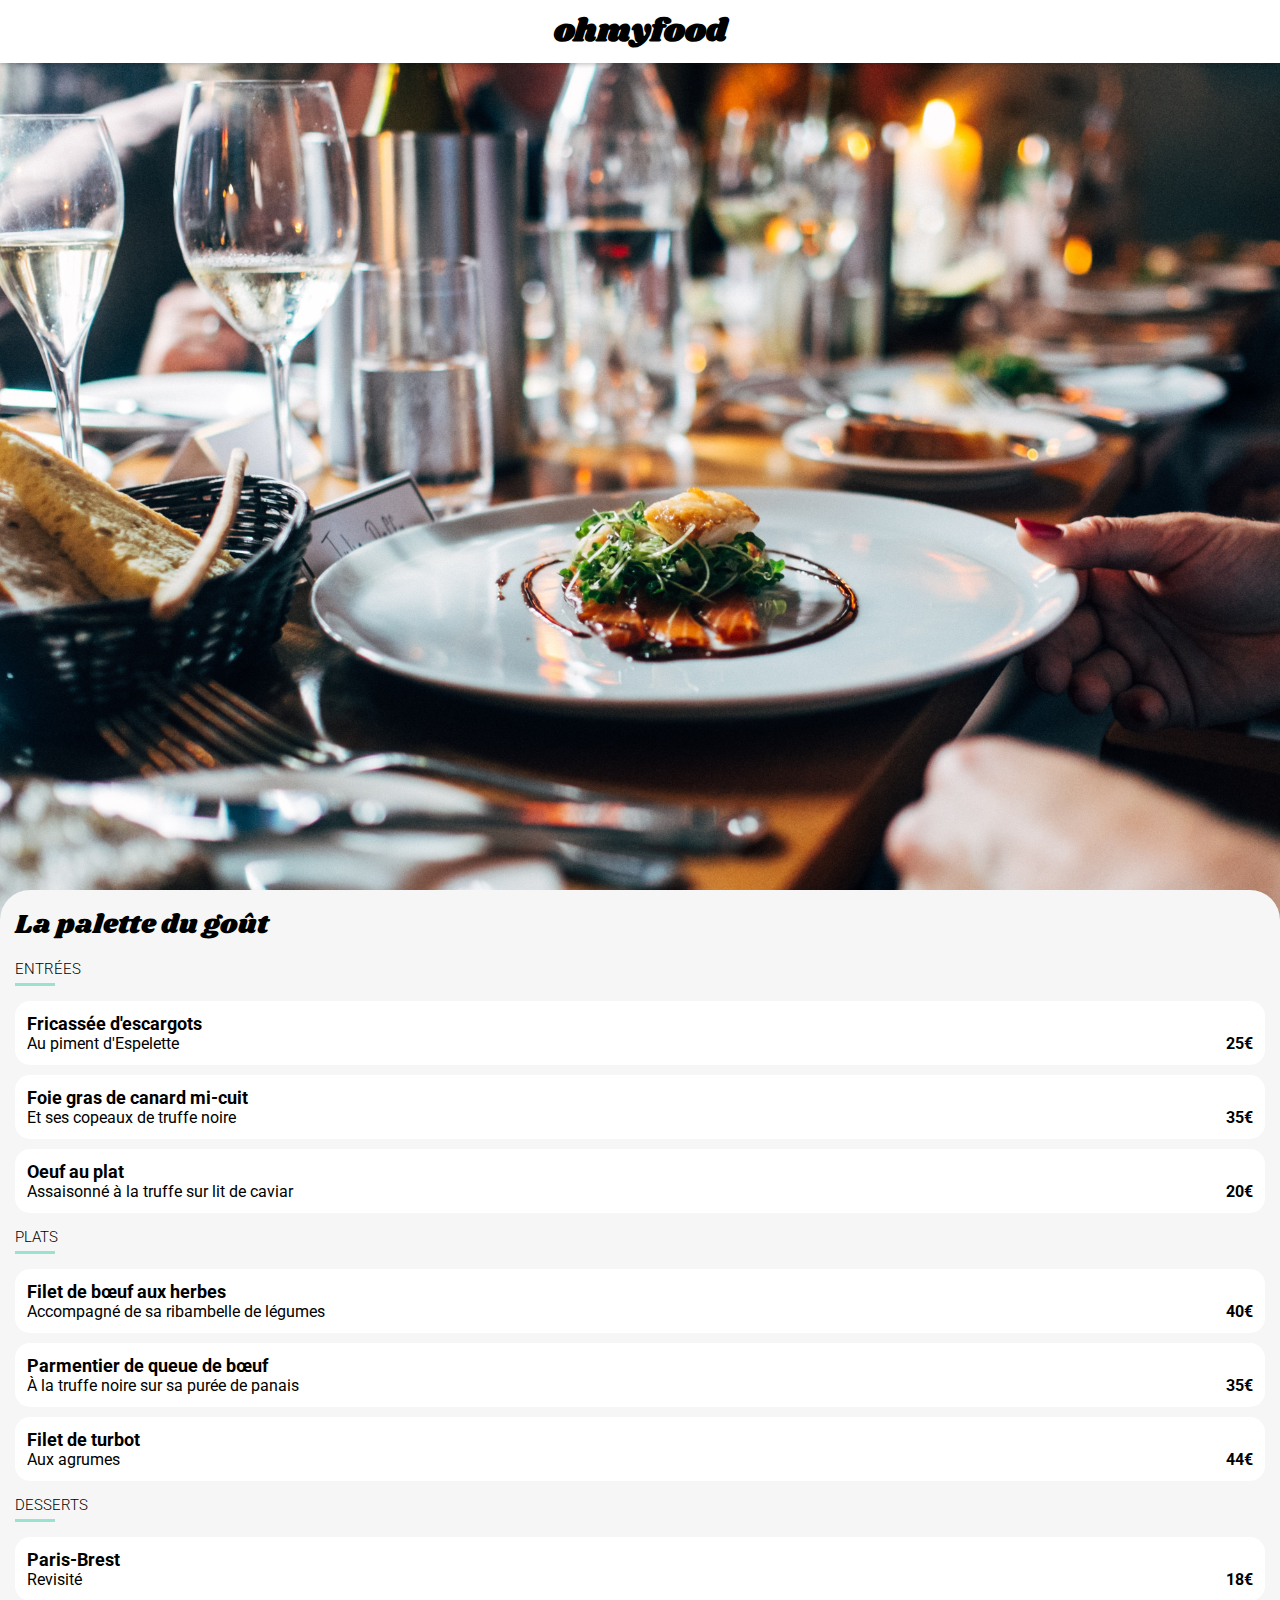
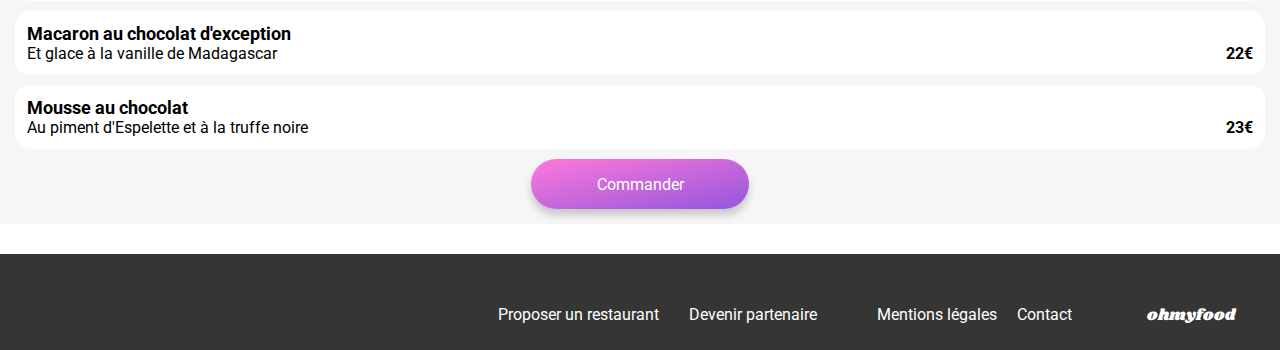
==== restaurants/restaurant1.html @ 11cb202d "création des pages restaurants" ====
<!DOCTYPE html>
<html lang="fr">
<head>
    <meta charset="UTF-8">
    <meta name="viewport" content="width=device-width, initial-scale=1.0">
    <link rel="preconnect" href="https://fonts.googleapis.com">
    <link rel="preconnect" href="https://fonts.gstatic.com" crossorigin>
    <link href="https://fonts.googleapis.com/css2?family=Roboto:ital,wght@0,100;0,300;0,400;0,500;0,700;0,900;1,100;1,300;1,400;1,500;1,700;1,900&family=Shrikhand&display=swap" rel="stylesheet">
    <link rel="stylesheet" href="https://cdnjs.cloudflare.com/ajax/libs/font-awesome/6.2.1/css/all.min.css"
        integrity="sha512-MV7K8+y+gLIBoVD59lQIYicR65iaqukzvf/nwasF0nqhPay5w/9lJmVM2hMDcnK1OnMGCdVK+iQrJ7lzPJQd1w=="
        crossorigin="anonymous" referrerpolicy="no-referrer">
    <link rel="stylesheet" href="../assets/css/style.css">
    <title>La palette du goût</title>
</head>
<body>
    <header class="resto-header">
        <nav class="resto-nav">
            <a href="../index.html" class="back-link"><i class="fa-solid fa-arrow-left fa-lg"></i></a>
            <div class="nav-title">
                <h1 class="shrikhand-regular">ohmyfood</h1>
            </div>
        </nav>
        <div div class="header-img">
            <img src="../assets/images/restaurants/Menilmontant.jpg" alt="Image d'un plat">
        </div>
    </header>

    <main>
        <section class="menu">
            <div class="menu-header">
                <h1 class="shrikhand-regular">La palette du goût</h1>
                <div class="heart">
                    <i class="fa-regular fa-heart fa-xl"></i>
                </div>
            </div>
            <div class="menu-body">
                <h3>ENTRÉES</h3>
                <div class="dish">
                    <h4>Fricassée d'escargots</h4>
                    <div class="dish-content">
                        <p>Au piment d'Espelette</p>
                        <div class="dish-price">25€</div>
                    </div>
                </div>
                <div class="dish">
                    <h4>Foie gras de canard mi-cuit</h4>
                    <div class="dish-content">
                        <p>Et ses copeaux de truffe noire</p>
                        <div class="dish-price">35€</div>
                    </div>
                    
                </div>
                <div class="dish">
                    <h4>Oeuf au plat</h4>
                    <div class="dish-content">          
                        <p>Assaisonné à la truffe sur lit de caviar</p>
                        <div class="dish-price">20€</div>
                    </div>
                </div>
            </div>
            <div class="menu-body">
                <h3>PLATS</h3>
                <div class="dish">  
                    <h4>Filet de bœuf aux herbes</h4>
                    <div class="dish-content">
                        <p>Accompagné de sa ribambelle de légumes</p>
                        <div class="dish-price">40€</div>
                    </div>
                </div>
                <div class="dish">
                    <h4>Parmentier de queue de bœuf</h4>
                    <div class="dish-content">
                        <p>À la truffe noire sur sa purée de panais</p>
                        <div class="dish-price">35€</div>
                    </div>
                </div>
                <div class="dish">
                    <h4>Filet de turbot</h4>
                    <div class="dish-content">
                        <p>Aux agrumes</p>
                        <div class="dish-price">44€</div>
                    </div>
                </div>
            </div>
            <div class="menu-body">
                <h3>DESSERTS</h3>
                <div class="dish">
                    <h4>Paris-Brest</h4>
                    <div class="dish-content">
                        <p>Revisité</p>
                        <div class="dish-price">18€</div>
                    </div>
                </div>
                <div class="dish">
                    <h4>Macaron au chocolat d'exception</h4>
                    <div class="dish-content">
                        <p>Et glace à la vanille de Madagascar</p>
                        <div class="dish-price">22€</div>
                    </div>
                </div>
                <div class="dish">
                    <h4>Mousse au chocolat</h4>
                    <div class="dish-content">
                        <p>Au piment d'Espelette et à la truffe noire</p>
                        <div class="dish-price">23€</div>
                    </div>
                </div>
            </div>
            <div class="menu-btn">
                <a href="#" class="btn">Commander</a>
            </div>
        </section>
    </main>
    
    <footer>
        <div class="footer-title">
            <h4 class="shrikhand-regular">ohmyfood</h4>
        </div>
        
        <div class="footer-links">
            <ul>
                <div>
                    <li><a href="#"><i class="fa-solid fa-utensils"></i>Proposer un restaurant</a></li>
                    <li><a href="#"><i class="fa-solid fa-handshake-angle"></i>Devenir partenaire</a></li>
                </div>
                <div>
                    <li><a href="#">Mentions légales</a></li>
                    <li><a href="mailto:5UWq5@example.com">Contact</a></li>
                </div>
            </ul>
    </footer>
</body>
</html>
---- assets/css/style.css ----
/********* General *********/
* {
  font-family: "Roboto", sans-serif;
}

.shrikhand-regular {
  font-family: "Shrikhand", sans-serif;
}

html, body {
  margin: 0;
  padding: 0;
}

a {
  color: inherit;
  text-decoration: none;
}

.loader {
  position: fixed;
  width: 100%;
  height: 100%;
  background-color: rgba(0, 0, 0, 0.5);
  z-index: 9999;
  animation: fadeout 2s forwards;
  display: flex;
  justify-content: center;
  align-items: center;
}

.loader-content {
  border: 15px dashed #9356DC;
  border-top: 15px solid #FF79DA;
  border-radius: 50%;
  width: 100px;
  height: 100px;
  animation: loader-animation 2s infinite;
}

@keyframes loader-animation {
  0% {
    transform: rotate(0deg);
  }
  100% {
    transform: rotate(360deg);
    display: none;
  }
}
@keyframes fadeout {
  100% {
    display: none;
  }
}
@keyframes btn {
  0% {
    transform: scale(1);
  }
  100% {
    transform: scale(1.005);
  }
}
.btn {
  color: white;
  background-image: linear-gradient(to top left, #9356DC, #FF79DA);
  border-radius: 30px;
  width: 218px;
  height: 50px;
  display: flex;
  justify-content: center;
  align-items: center;
  box-shadow: 0px 6px 8px rgba(0, 0, 0, 0.2);
  transition: box-shadow 0.3s ease-in-out;
}

.btn:hover {
  animation: btn 0.2s ease-in-out forwards;
  box-shadow: 0px 8px 10px rgba(0, 0, 0, 0.3);
  opacity: 0.8;
}

.card {
  width: 340px;
  height: 251px;
  border-radius: 20px;
  overflow: hidden;
  position: relative;
  margin-bottom: 20px;
}
.card .card-new {
  background-color: #99E2D0;
  color: #008766;
  font-weight: 500;
  padding: 5px 10px;
  position: absolute;
  top: 15px;
  right: 15px;
  border-radius: 2px;
}
.card .card-img {
  width: 100%;
  height: 175px;
  object-fit: cover;
  position: relative;
  bottom: 25px;
  overflow: visible;
}
.card .card-content {
  padding: 5px 10px 10px 10px;
  background-color: white;
  display: flex;
  justify-content: space-between;
  align-items: center;
  position: relative;
}
.card .card-content .card-txt .card-title {
  margin: 5px;
}
.card .card-content .card-txt .card-subtitle {
  margin: 5px;
}

@keyframes like {
  0% {
    opacity: 0;
  }
  50% {
    opacity: 0.5;
  }
  100% {
    opacity: 1;
  }
}
.card-like {
  display: flex;
  justify-content: center;
  align-items: center;
  padding: 5px;
}
.card-like .fa-heart {
  padding: 12px;
}
.card-like .fa-solid {
  background: linear-gradient(#9356DC, #FF79DA);
  background-clip: text;
  color: transparent;
  display: none;
}

.card-like:hover .fa-regular {
  display: none;
}
.card-like:hover .fa-solid {
  animation: like 1.5s forwards;
  display: inline-block;
}

.nav-title {
  display: flex;
  justify-content: center;
  align-items: center;
  height: 63px;
}
.nav-title h1 {
  font-size: xx-large;
  margin: 0;
  padding: 20px;
}

nav {
  box-shadow: 0px 2px 4px rgba(0, 0, 0, 0.2);
  position: relative;
  z-index: 99;
}

.location {
  display: flex;
  justify-content: center;
  align-items: center;
  background-color: #EAEAEA;
  height: 50px;
  box-shadow: 0px 4px 6px rgba(0, 0, 0, 0.2);
  position: relative;
}
.location p {
  margin-left: 20px;
}

footer {
  background-color: #353535;
  color: white;
  padding: 20px 20px 5px 20px;
  display: flex;
  flex-direction: column;
}
footer .footer-title h4 {
  margin: 0;
  font-weight: lighter;
}
footer .footer-links ul {
  list-style: none;
  padding: 0;
}
footer .footer-links li {
  margin-bottom: 5px;
}
footer .footer-links li i {
  width: 15px;
  margin-right: 10px;
}

/********** Reservez ***********/
.up {
  background: #fafafa;
  padding: 0 20px 60px 20px;
  display: flex;
  flex-direction: column;
  align-items: center;
}

.title1 {
  display: flex;
  text-align: center;
  padding-top: 30px;
}
.title1 h2 {
  padding: 0 50px;
  margin: 0;
}

.decouvrez {
  display: flex;
  text-align: center;
  margin: 5px 0;
  font-weight: 300;
}

/********** Fonctionnement **********/
.fonctionnement {
  padding: 20px;
}

.step {
  display: flex;
  justify-content: center;
  align-items: center;
  margin-bottom: 20px;
}
.step .number {
  width: 30px;
  height: 30px;
  border-radius: 50%;
  background-color: #9356DC;
  display: flex;
  justify-content: center;
  align-items: center;
  margin-right: -15px;
  position: relative;
  color: white;
}
.step .step-content {
  display: flex;
  justify-content: center;
  align-items: center;
  border-radius: 15px;
  background-color: #F6F6F6;
  padding: 5px 15px;
  box-shadow: 0 5px 10px rgba(193, 193, 193, 0.5176470588);
}
.step .step-content i {
  color: #7E7E7E;
  margin: 0 25px 5px 25px;
  font-size: 25px;
}
.step .step-content h4 {
  width: 211px;
}

/********** Restaurants **********/
.restaurants {
  background-color: #F6F6F6;
  padding: 25px 15px 25px 15px;
}
.restaurants .restaurants-cards {
  display: flex;
  justify-content: center;
  align-items: center;
  flex-direction: column;
}

.resto-header .resto-nav {
  display: flex;
  align-items: center;
}
.resto-header .resto-nav .back-link {
  margin-left: 20px;
  position: absolute;
}
.resto-header .resto-nav .nav-title {
  margin: 0 auto;
}
.resto-header .header-img {
  width: 100%;
  overflow: hidden;
}
.resto-header .header-img img {
  width: 100%;
  transform: scale(1.1);
  transform-origin: top;
}

.menu {
  background: #F6F6F6;
  padding: 15px;
  border-top-left-radius: 30px;
  border-top-right-radius: 30px;
  position: relative;
  bottom: 30px;
}
.menu .menu-header {
  display: flex;
  justify-content: space-between;
  align-items: center;
}
.menu .menu-header h1 {
  font-weight: lighter;
  font-size: 27px;
  margin: 0;
}
.menu .menu-header .heart {
  margin-right: 20px;
}
.menu .menu-body h3 {
  font-weight: 300;
  font-size: 15px;
  position: relative;
  padding-bottom: 8px;
}
.menu .menu-body h3::after {
  content: "";
  position: absolute;
  width: 40px;
  height: 3px;
  bottom: 0;
  left: 0;
  background: #99E2D0;
}
.menu .menu-btn {
  display: flex;
  justify-content: center;
  align-items: center;
}

.dish {
  background: white;
  border-radius: 15px;
  padding: 12px;
  margin-bottom: 10px;
}
.dish h4 {
  font-size: large;
}
.dish .dish-content {
  display: flex;
  justify-content: space-between;
  align-items: center;
}
.dish .dish-price {
  font-weight: bolder;
}

.dish h4, .dish-content p {
  margin: 0;
}

/******** Media Queries **********/
@media (min-width: 1024px) {
  .container {
    max-width: 1080px;
    margin: auto;
  }
  .steps {
    display: flex;
    justify-content: space-between;
  }
  .restaurants .restaurants-cards {
    flex-direction: row;
    flex-wrap: wrap;
    justify-content: space-between;
  }
  .restaurants .restaurants-cards .card {
    width: 480px;
    margin-bottom: 40px;
  }
  footer {
    flex-direction: row-reverse;
    justify-content: flex-start;
    align-items: baseline;
    padding-top: 35px;
  }
  footer .footer-title h4 {
    margin: 0 25px 0 35px;
  }
  footer .footer-links ul {
    display: flex;
  }
  footer .footer-links ul div {
    display: flex;
    margin: 0 20px;
  }
  footer .footer-links ul li {
    margin-right: 20px;
  }
}

/*# sourceMappingURL=style.css.map */
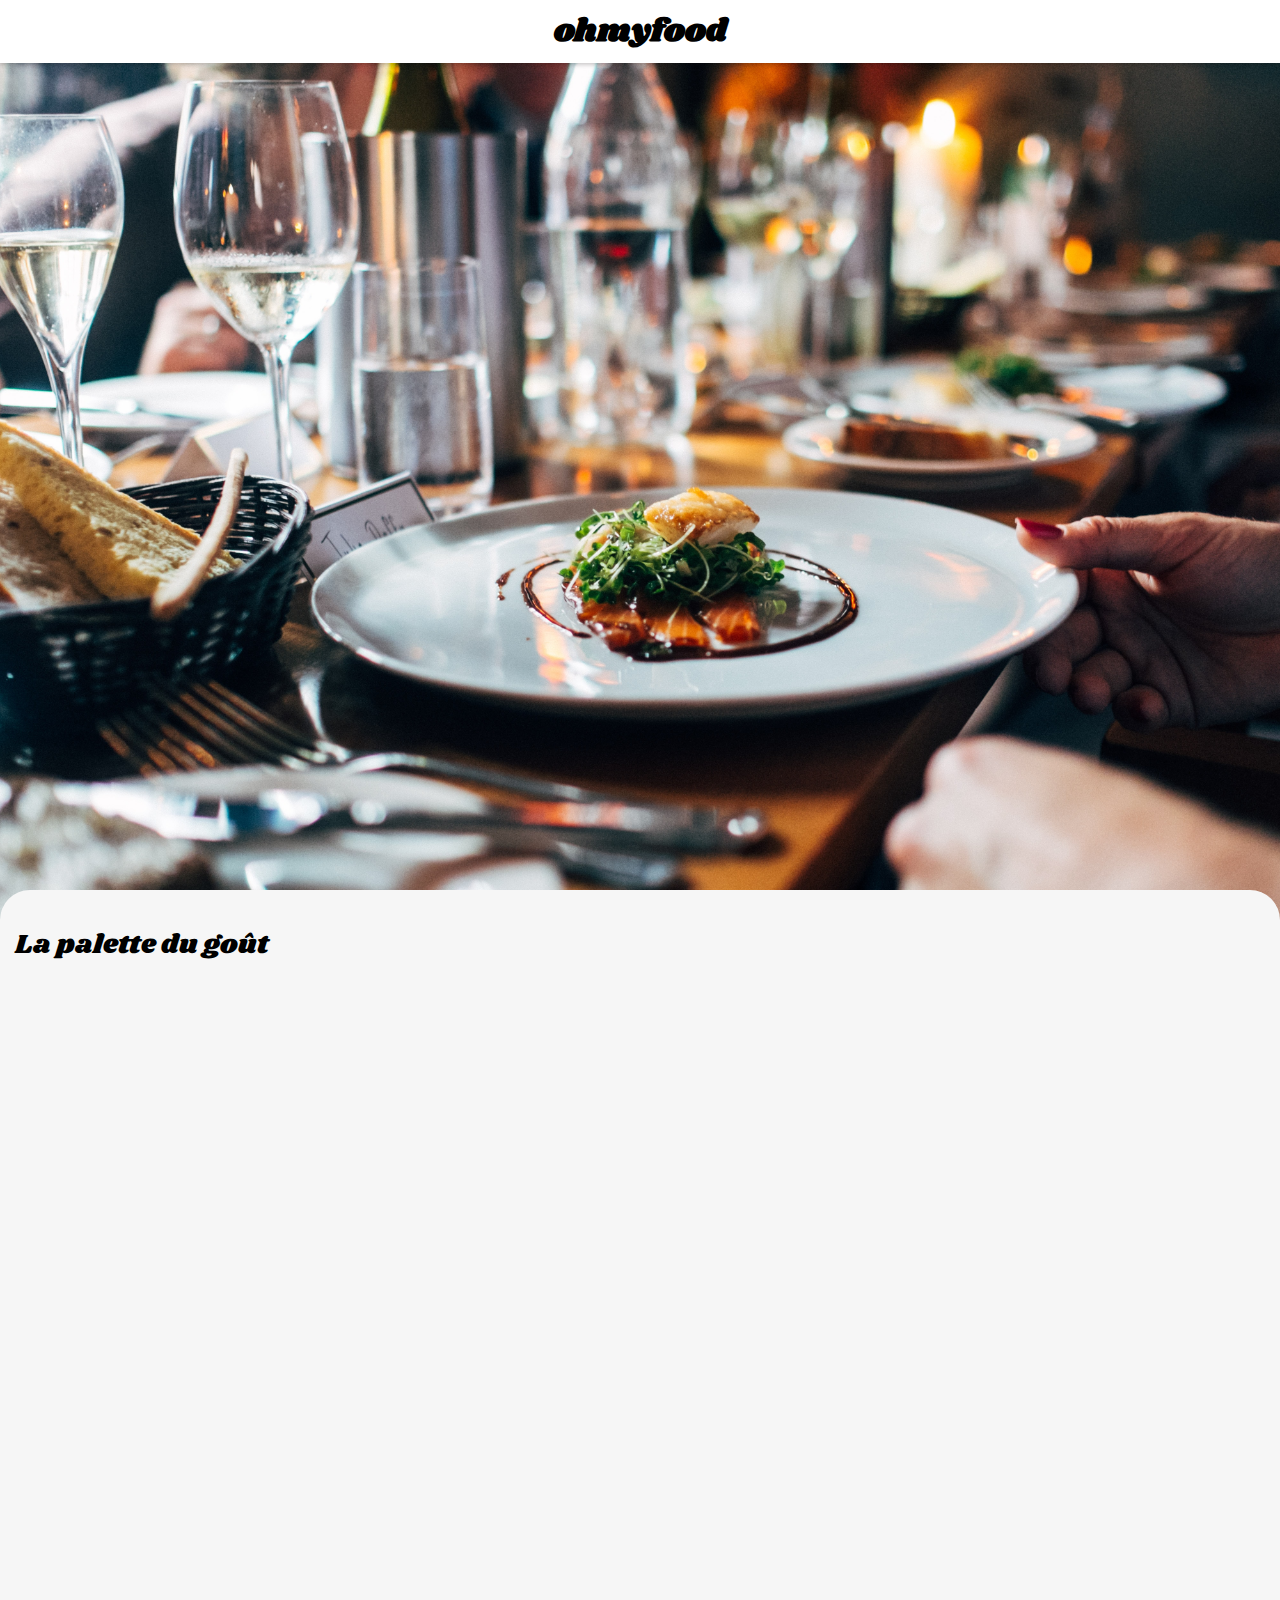
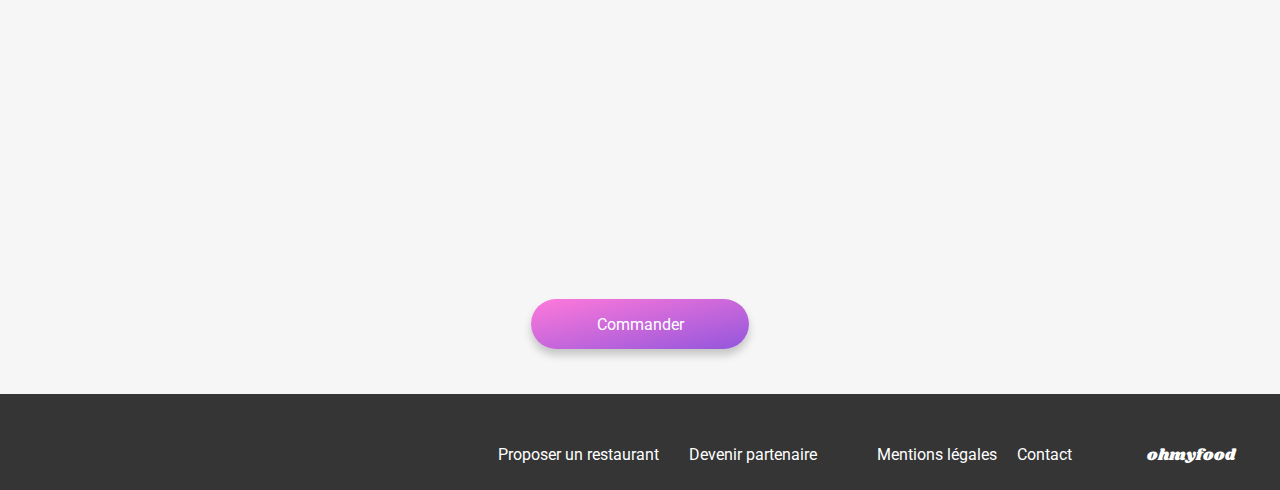
==== commit e7dd5c7e: "animations pages restaurants" ====
--- a/restaurants/restaurant1.html
+++ b/restaurants/restaurant1.html
@@ -29,80 +29,125 @@
         <section class="menu">
             <div class="menu-header">
                 <h1 class="shrikhand-regular">La palette du goût</h1>
-                <div class="heart">
+                <div class="card-like">
                     <i class="fa-regular fa-heart fa-xl"></i>
+                    <i class="fa-solid fa-heart fa-xl"></i>
                 </div>
             </div>
             <div class="menu-body">
                 <h3>ENTRÉES</h3>
                 <div class="dish">
-                    <h4>Fricassée d'escargots</h4>
-                    <div class="dish-content">
-                        <p>Au piment d'Espelette</p>
-                        <div class="dish-price">25€</div>
+                    <div class="dish-container">
+                        <h4>Fricassée d'escargots</h4>
+                        <div class="dish-content">
+                            <p>Au piment d'Espelette</p>
+                            <div class="dish-price">25€</div>
+                        </div>
+                    </div>
+                    <div class="check">
+                        <i class="fa-solid fa-circle-check fa-xl"></i>
                     </div>
                 </div>
                 <div class="dish">
-                    <h4>Foie gras de canard mi-cuit</h4>
-                    <div class="dish-content">
-                        <p>Et ses copeaux de truffe noire</p>
-                        <div class="dish-price">35€</div>
+                    <div class="dish-container">
+                        <h4>Foie gras de canard mi-cuit</h4>
+                        <div class="dish-content">
+                            <p>Et ses copeaux de truffe noire</p>
+                            <div class="dish-price">35€</div>
+                        </div>
                     </div>
-                    
+                    <div class="check">
+                        <i class="fa-solid fa-circle-check fa-xl"></i>
+                    </div>
                 </div>
                 <div class="dish">
-                    <h4>Oeuf au plat</h4>
-                    <div class="dish-content">          
-                        <p>Assaisonné à la truffe sur lit de caviar</p>
-                        <div class="dish-price">20€</div>
+                    <div class="dish-container">
+                        <h4>Oeuf au plat</h4>
+                        <div class="dish-content">          
+                            <p>Assaisonné à la truffe sur lit de caviar</p>
+                            <div class="dish-price">20€</div>
+                        </div>
+                        </div>
+                    <div class="check">
+                        <i class="fa-solid fa-circle-check fa-xl"></i>
                     </div>
                 </div>
             </div>
             <div class="menu-body">
                 <h3>PLATS</h3>
-                <div class="dish">  
-                    <h4>Filet de bœuf aux herbes</h4>
-                    <div class="dish-content">
-                        <p>Accompagné de sa ribambelle de légumes</p>
-                        <div class="dish-price">40€</div>
+                <div class="dish">
+                    <div class="dish-container">
+                        <h4>Filet de bœuf aux herbes</h4>
+                        <div class="dish-content">
+                            <p>Accompagné de sa ribambelle de légumes</p>
+                            <div class="dish-price">40€</div>
+                        </div>
+                        </div>
+                    <div class="check">
+                        <i class="fa-solid fa-circle-check fa-xl"></i>
                     </div>
                 </div>
                 <div class="dish">
-                    <h4>Parmentier de queue de bœuf</h4>
-                    <div class="dish-content">
-                        <p>À la truffe noire sur sa purée de panais</p>
-                        <div class="dish-price">35€</div>
+                    <div class="dish-container">
+                        <h4>Parmentier de queue de bœuf</h4>
+                        <div class="dish-content">
+                            <p>À la truffe noire sur sa purée de panais</p>
+                            <div class="dish-price">35€</div>
+                        </div>
+                        </div>
+                    <div class="check">
+                        <i class="fa-solid fa-circle-check fa-xl"></i>
                     </div>
                 </div>
                 <div class="dish">
-                    <h4>Filet de turbot</h4>
-                    <div class="dish-content">
-                        <p>Aux agrumes</p>
-                        <div class="dish-price">44€</div>
+                    <div class="dish-container">
+                        <h4>Filet de turbot</h4>
+                        <div class="dish-content">
+                            <p>Aux agrumes</p>
+                            <div class="dish-price">44€</div>
+                        </div>
+                        </div>
+                    <div class="check">
+                        <i class="fa-solid fa-circle-check fa-xl"></i>
                     </div>
                 </div>
             </div>
             <div class="menu-body">
                 <h3>DESSERTS</h3>
                 <div class="dish">
-                    <h4>Paris-Brest</h4>
-                    <div class="dish-content">
-                        <p>Revisité</p>
-                        <div class="dish-price">18€</div>
+                    <div class="dish-container">
+                        <h4>Paris-Brest</h4>
+                        <div class="dish-content">
+                            <p>Revisité</p>
+                            <div class="dish-price">18€</div>
+                        </div>
+                        </div>
+                    <div class="check">
+                        <i class="fa-solid fa-circle-check fa-xl"></i>
                     </div>
                 </div>
                 <div class="dish">
-                    <h4>Macaron au chocolat d'exception</h4>
-                    <div class="dish-content">
-                        <p>Et glace à la vanille de Madagascar</p>
-                        <div class="dish-price">22€</div>
+                    <div class="dish-container">
+                        <h4>Macaron au chocolat d'exception</h4>
+                        <div class="dish-content">
+                            <p>Et glace à la vanille de Madagascar</p>
+                            <div class="dish-price">22€</div>
+                        </div>
+                        </div>
+                    <div class="check">
+                        <i class="fa-solid fa-circle-check fa-xl"></i>
                     </div>
                 </div>
                 <div class="dish">
-                    <h4>Mousse au chocolat</h4>
-                    <div class="dish-content">
-                        <p>Au piment d'Espelette et à la truffe noire</p>
-                        <div class="dish-price">23€</div>
+                    <div class="dish-container">
+                        <h4>Mousse au chocolat</h4>
+                        <div class="dish-content">
+                            <p>Au piment d'Espelette et à la truffe noire</p>
+                            <div class="dish-price">23€</div>
+                        </div>
+                    </div>
+                    <div class="check">
+                        <i class="fa-solid fa-circle-check fa-xl"></i>
                     </div>
                 </div>
             </div>
--- a/assets/css/style.css
+++ b/assets/css/style.css
@@ -315,12 +315,13 @@
   border-top-left-radius: 30px;
   border-top-right-radius: 30px;
   position: relative;
-  bottom: 30px;
+  margin-top: -30px;
 }
 .menu .menu-header {
   display: flex;
   justify-content: space-between;
   align-items: center;
+  margin: 20px 0;
 }
 .menu .menu-header h1 {
   font-weight: lighter;
@@ -329,6 +330,10 @@
 }
 .menu .menu-header .heart {
   margin-right: 20px;
+}
+.menu .menu-body {
+  margin: 30px 0;
+  opacity: 0;
 }
 .menu .menu-body h3 {
   font-weight: 300;
@@ -349,15 +354,24 @@
   display: flex;
   justify-content: center;
   align-items: center;
+  margin: 40px 0 30px 0;
 }
 
 .dish {
+  height: 69px;
   background: white;
   border-radius: 15px;
-  padding: 12px;
   margin-bottom: 10px;
-}
-.dish h4 {
+  display: flex;
+  justify-content: space-between;
+  align-items: center;
+  overflow: hidden;
+}
+.dish .dish-container {
+  width: 75%;
+  padding: 0 10px;
+}
+.dish .dish-container h4 {
   font-size: large;
 }
 .dish .dish-content {
@@ -365,12 +379,48 @@
   justify-content: space-between;
   align-items: center;
 }
-.dish .dish-price {
+.dish .dish-content p {
+  font-size: 0.94rem;
+  opacity: 0.9;
+}
+.dish .dish-content .dish-price {
   font-weight: bolder;
 }
+.dish .check {
+  height: 100%;
+  width: 59px;
+  background: #99E2D0;
+  color: white;
+  display: flex;
+  justify-content: center;
+  align-items: center;
+}
 
 .dish h4, .dish-content p {
   margin: 0;
+  white-space: nowrap;
+  overflow: hidden;
+  text-overflow: ellipsis;
+}
+
+@keyframes fade-in {
+  0% {
+    opacity: 0;
+  }
+  100% {
+    opacity: 1;
+  }
+}
+.menu-body:nth-child(2) {
+  animation: fade-in 2s forwards 0.1s;
+}
+
+.menu-body:nth-child(3) {
+  animation: fade-in 2s forwards 0.5s;
+}
+
+.menu-body:nth-child(4) {
+  animation: fade-in 2s forwards 1s;
 }
 
 /******** Media Queries **********/
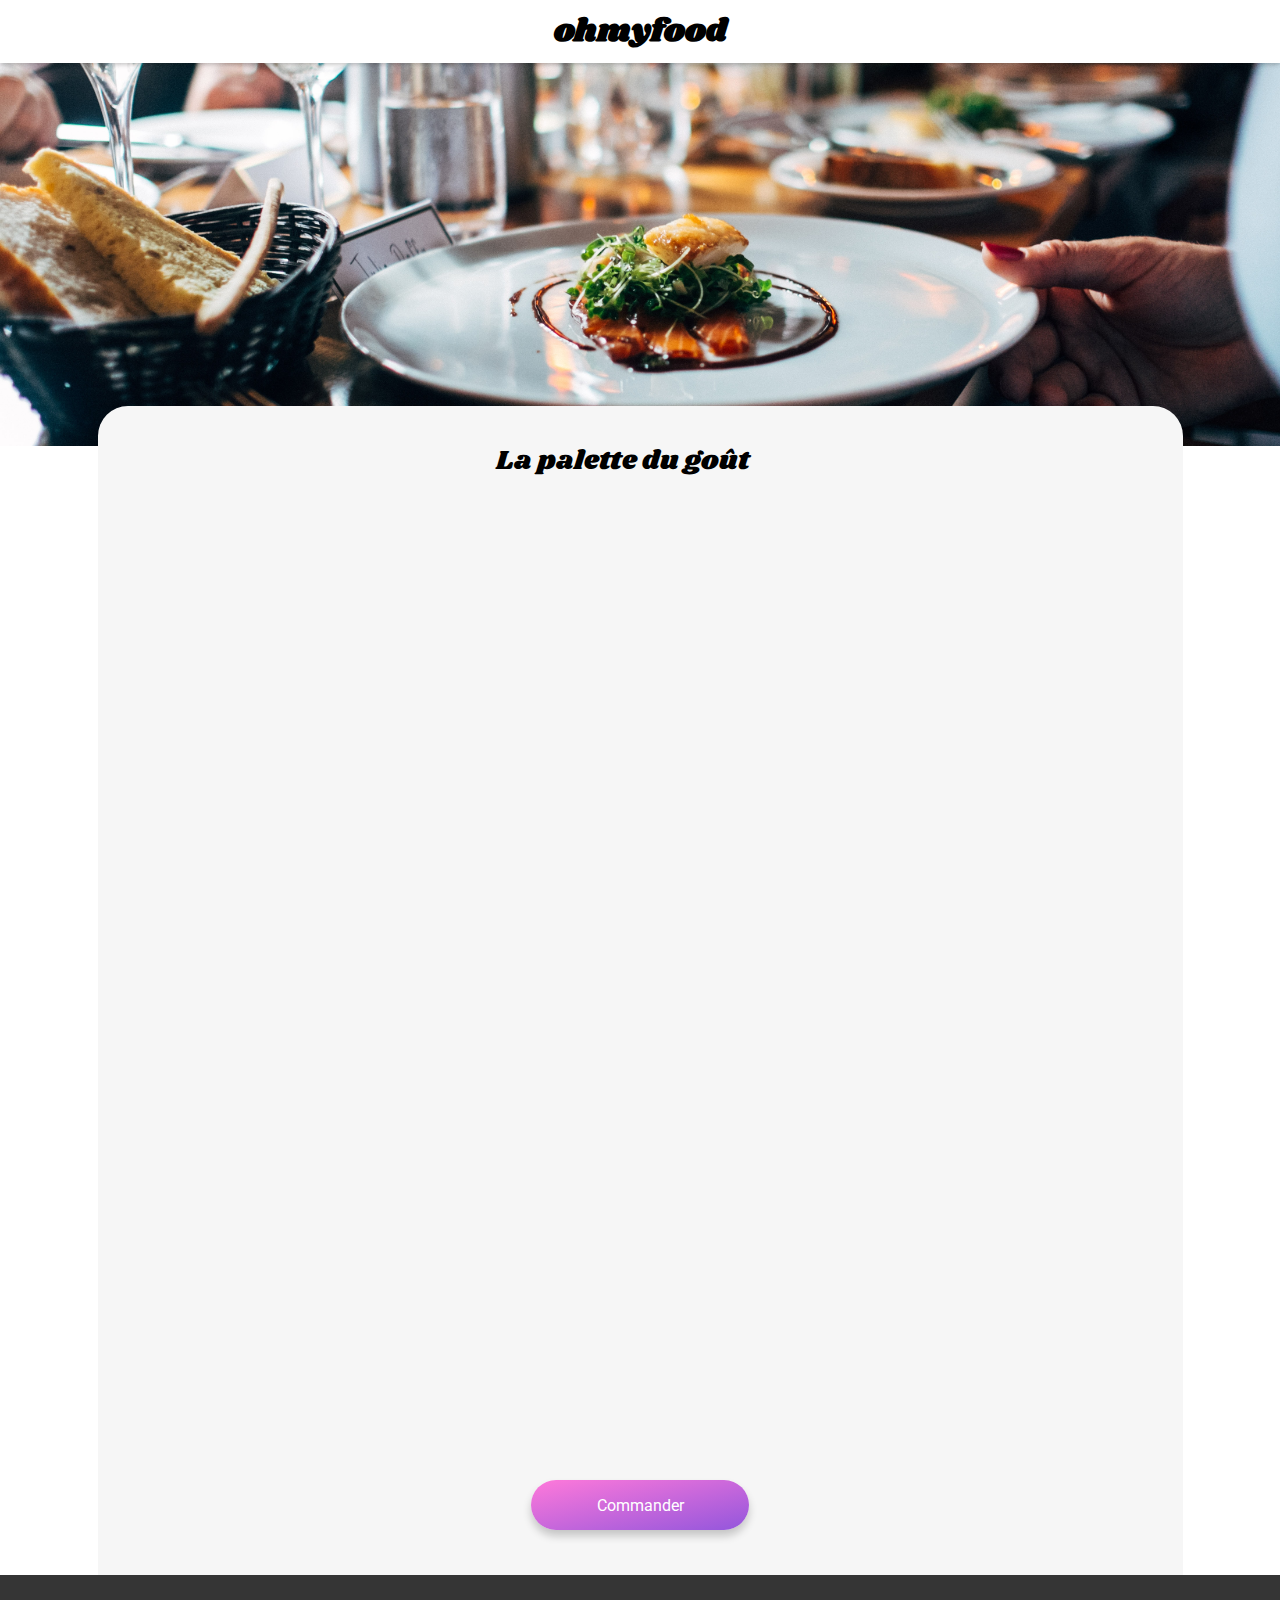
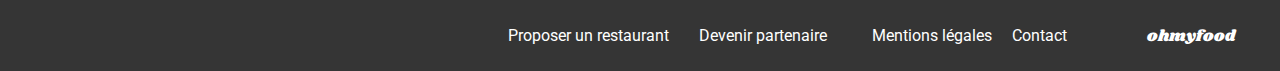
==== commit ef05639d: "animations restaurants" ====
--- a/restaurants/restaurant1.html
+++ b/restaurants/restaurant1.html
@@ -20,7 +20,7 @@
                 <h1 class="shrikhand-regular">ohmyfood</h1>
             </div>
         </nav>
-        <div div class="header-img">
+        <div class="header-img">
             <img src="../assets/images/restaurants/Menilmontant.jpg" alt="Image d'un plat">
         </div>
     </header>
@@ -164,15 +164,12 @@
         
         <div class="footer-links">
             <ul>
-                <div>
-                    <li><a href="#"><i class="fa-solid fa-utensils"></i>Proposer un restaurant</a></li>
-                    <li><a href="#"><i class="fa-solid fa-handshake-angle"></i>Devenir partenaire</a></li>
-                </div>
-                <div>
-                    <li><a href="#">Mentions légales</a></li>
-                    <li><a href="mailto:5UWq5@example.com">Contact</a></li>
-                </div>
+                <li><a href="#"><i class="fa-solid fa-utensils"></i>Proposer un restaurant</a></li>
+                <li class="link-space"><a href="#"><i class="fa-solid fa-handshake-angle"></i>Devenir partenaire</a></li>
+                <li><a href="#">Mentions légales</a></li>
+                <li class="link-space"><a href="mailto:5UWq5@example.com">Contact</a></li>
             </ul>
+        </div>
     </footer>
 </body>
 </html>--- a/assets/css/style.css
+++ b/assets/css/style.css
@@ -96,14 +96,15 @@
   top: 15px;
   right: 15px;
   border-radius: 2px;
+  z-index: 2;
 }
 .card .card-img {
   width: 100%;
-  height: 175px;
+  height: 231px;
   object-fit: cover;
-  position: relative;
-  bottom: 25px;
-  overflow: visible;
+  position: absolute;
+  bottom: 29%;
+  left: 0;
 }
 .card .card-content {
   padding: 5px 10px 10px 10px;
@@ -111,7 +112,9 @@
   display: flex;
   justify-content: space-between;
   align-items: center;
-  position: relative;
+  position: absolute;
+  width: 100%;
+  bottom: 0;
 }
 .card .card-content .card-txt .card-title {
   margin: 5px;
@@ -301,12 +304,15 @@
 }
 .resto-header .header-img {
   width: 100%;
+  height: 275px;
   overflow: hidden;
 }
 .resto-header .header-img img {
   width: 100%;
+  height: 100%;
   transform: scale(1.1);
   transform-origin: top;
+  object-fit: cover;
 }
 
 .menu {
@@ -332,7 +338,7 @@
   margin-right: 20px;
 }
 .menu .menu-body {
-  margin: 30px 0;
+  margin-bottom: 20px;
   opacity: 0;
 }
 .menu .menu-body h3 {
@@ -368,7 +374,7 @@
   overflow: hidden;
 }
 .dish .dish-container {
-  width: 75%;
+  width: 100%;
   padding: 0 10px;
 }
 .dish .dish-container h4 {
@@ -394,8 +400,26 @@
   display: flex;
   justify-content: center;
   align-items: center;
-}
-
+  transform: scaleX(0);
+  transform-origin: right;
+  display: none;
+}
+.dish:hover .check {
+  display: flex;
+  animation: check 0.5s forwards;
+}
+.dish:hover .dish-container {
+  width: 77%;
+}
+
+@keyframes check {
+  0% {
+    transform: scaleX(0);
+  }
+  100% {
+    transform: scaleX(1);
+  }
+}
 .dish h4, .dish-content p {
   margin: 0;
   white-space: nowrap;
@@ -424,6 +448,7 @@
 }
 
 /******** Media Queries **********/
+/******** Home **********/
 @media (min-width: 1024px) {
   .container {
     max-width: 1080px;
@@ -454,13 +479,36 @@
   footer .footer-links ul {
     display: flex;
   }
-  footer .footer-links ul div {
-    display: flex;
-    margin: 0 20px;
+  footer .footer-links ul .link-space {
+    margin-right: 45px;
   }
   footer .footer-links ul li {
     margin-right: 20px;
   }
+  /********** Restaurants **********/
+  .resto-header .header-img {
+    height: 383px;
+    position: relative;
+  }
+  .resto-header .header-img img {
+    width: 100%;
+    transform: scale(1);
+    position: absolute;
+  }
+  .menu {
+    max-width: 1055px;
+    margin: auto;
+    display: flex;
+    flex-direction: column;
+    align-items: center;
+    margin-top: -40px;
+  }
+  .menu .menu-body {
+    width: 60%;
+  }
+  .dish:hover .dish-container {
+    width: 88%;
+  }
 }
 
 /*# sourceMappingURL=style.css.map */
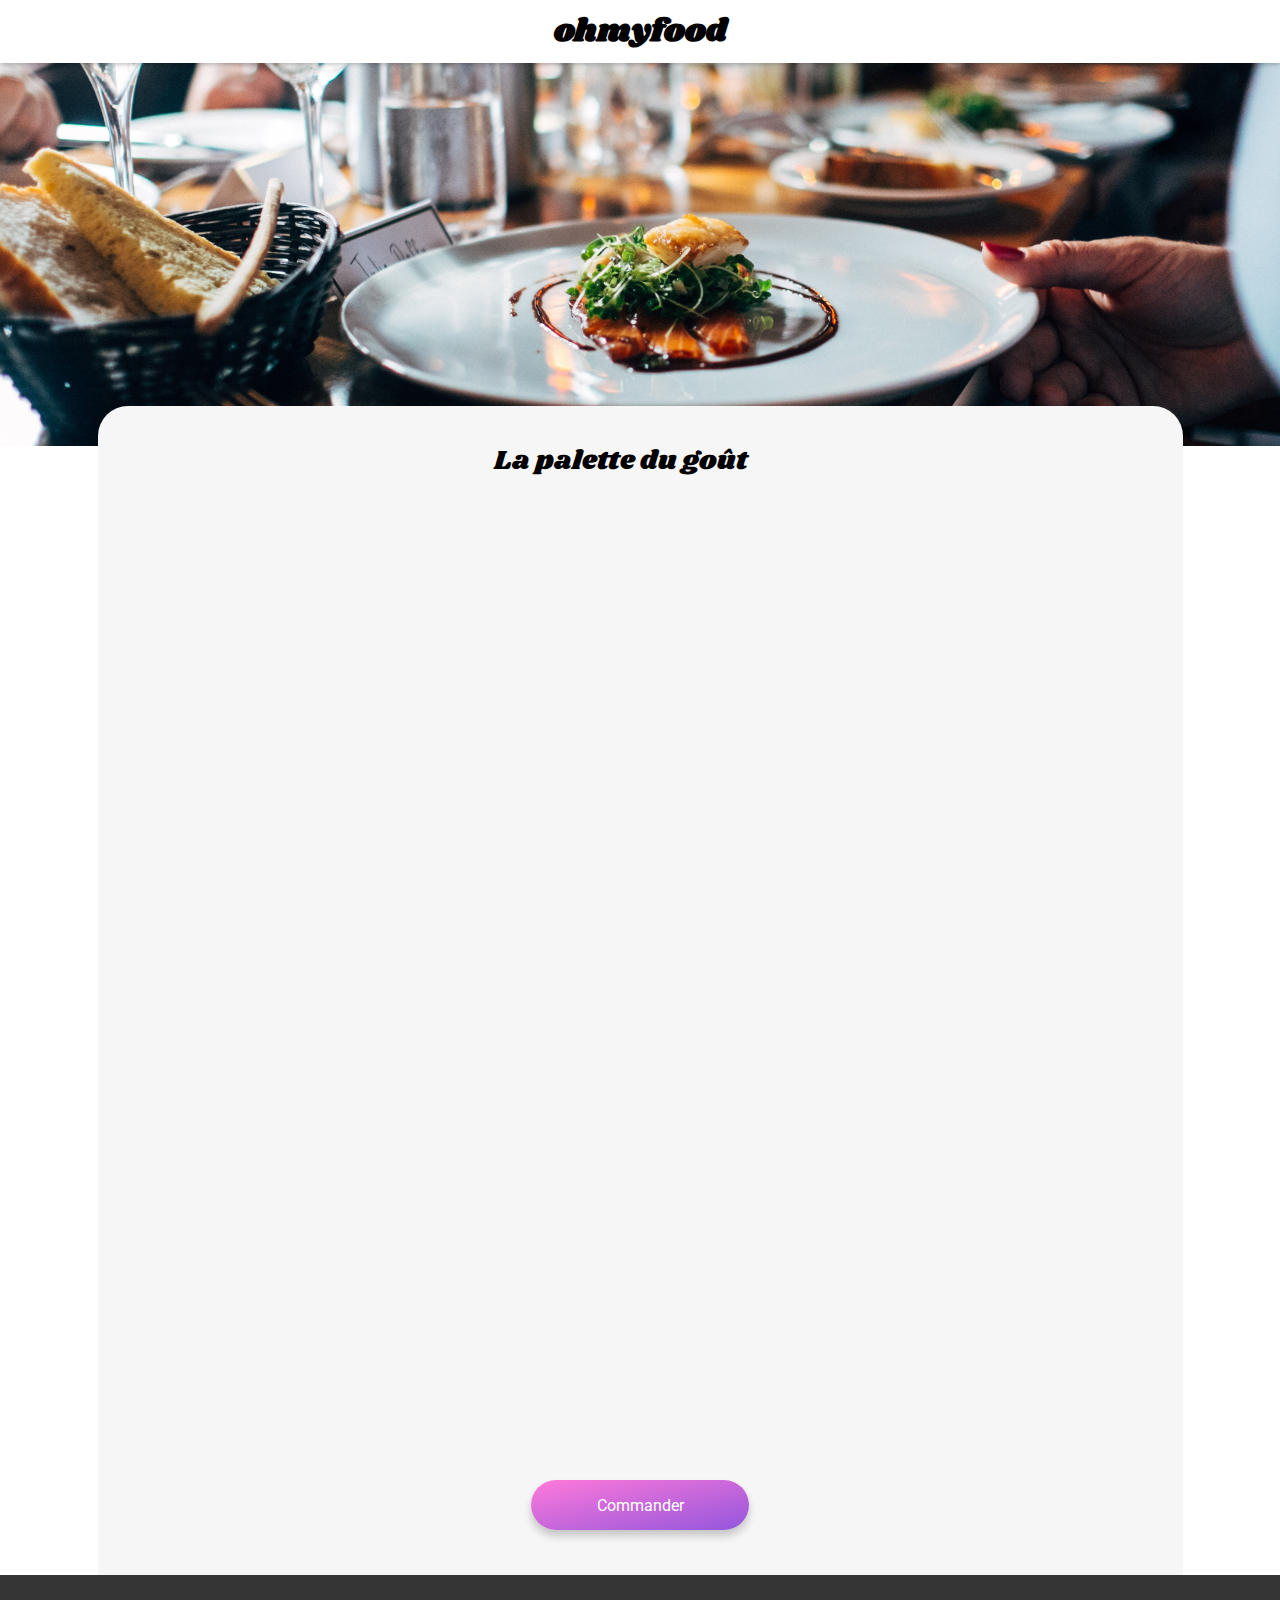
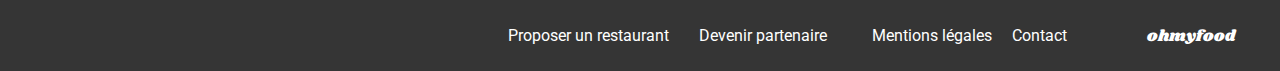
==== commit 8e61220e: "corrections" ====
--- a/restaurants/restaurant1.html
+++ b/restaurants/restaurant1.html
@@ -17,7 +17,7 @@
         <nav class="resto-nav">
             <a href="../index.html" class="back-link"><i class="fa-solid fa-arrow-left fa-lg"></i></a>
             <div class="nav-title">
-                <h1 class="shrikhand-regular">ohmyfood</h1>
+                <a href="../index.html"><h1 class="shrikhand-regular">ohmyfood</h1></a>
             </div>
         </nav>
         <div class="header-img">
@@ -38,11 +38,11 @@
                 <h3>ENTRÉES</h3>
                 <div class="dish">
                     <div class="dish-container">
-                        <h4>Fricassée d'escargots</h4>
                         <div class="dish-content">
+                            <h4>Fricassée d'escargots</h4>
                             <p>Au piment d'Espelette</p>
-                            <div class="dish-price">25€</div>
                         </div>
+                        <div class="dish-price">25€</div>
                     </div>
                     <div class="check">
                         <i class="fa-solid fa-circle-check fa-xl"></i>
@@ -50,11 +50,11 @@
                 </div>
                 <div class="dish">
                     <div class="dish-container">
-                        <h4>Foie gras de canard mi-cuit</h4>
                         <div class="dish-content">
+                            <h4>Foie gras de canard mi-cuit</h4>
                             <p>Et ses copeaux de truffe noire</p>
-                            <div class="dish-price">35€</div>
                         </div>
+                        <div class="dish-price">35€</div>
                     </div>
                     <div class="check">
                         <i class="fa-solid fa-circle-check fa-xl"></i>
@@ -62,12 +62,12 @@
                 </div>
                 <div class="dish">
                     <div class="dish-container">
-                        <h4>Oeuf au plat</h4>
-                        <div class="dish-content">          
+                        <div class="dish-content"> 
+                            <h4>Oeuf au plat</h4>         
                             <p>Assaisonné à la truffe sur lit de caviar</p>
-                            <div class="dish-price">20€</div>
                         </div>
-                        </div>
+                        <div class="dish-price">20€</div>
+                    </div>
                     <div class="check">
                         <i class="fa-solid fa-circle-check fa-xl"></i>
                     </div>
@@ -77,36 +77,36 @@
                 <h3>PLATS</h3>
                 <div class="dish">
                     <div class="dish-container">
-                        <h4>Filet de bœuf aux herbes</h4>
                         <div class="dish-content">
+                            <h4>Filet de bœuf aux herbes</h4>
                             <p>Accompagné de sa ribambelle de légumes</p>
-                            <div class="dish-price">40€</div>
                         </div>
-                        </div>
+                        <div class="dish-price">40€</div>
+                    </div>
                     <div class="check">
                         <i class="fa-solid fa-circle-check fa-xl"></i>
                     </div>
                 </div>
                 <div class="dish">
                     <div class="dish-container">
-                        <h4>Parmentier de queue de bœuf</h4>
                         <div class="dish-content">
+                            <h4>Parmentier de queue de bœuf</h4>
                             <p>À la truffe noire sur sa purée de panais</p>
-                            <div class="dish-price">35€</div>
                         </div>
-                        </div>
+                        <div class="dish-price">35€</div>
+                    </div>
                     <div class="check">
                         <i class="fa-solid fa-circle-check fa-xl"></i>
                     </div>
                 </div>
                 <div class="dish">
                     <div class="dish-container">
-                        <h4>Filet de turbot</h4>
                         <div class="dish-content">
+                            <h4>Filet de turbot</h4>
                             <p>Aux agrumes</p>
-                            <div class="dish-price">44€</div>
                         </div>
-                        </div>
+                        <div class="dish-price">44€</div>
+                    </div>
                     <div class="check">
                         <i class="fa-solid fa-circle-check fa-xl"></i>
                     </div>
@@ -116,35 +116,35 @@
                 <h3>DESSERTS</h3>
                 <div class="dish">
                     <div class="dish-container">
-                        <h4>Paris-Brest</h4>
                         <div class="dish-content">
+                            <h4>Paris-Brest</h4>
                             <p>Revisité</p>
-                            <div class="dish-price">18€</div>
                         </div>
-                        </div>
+                        <div class="dish-price">18€</div>
+                    </div>
                     <div class="check">
                         <i class="fa-solid fa-circle-check fa-xl"></i>
                     </div>
                 </div>
                 <div class="dish">
                     <div class="dish-container">
-                        <h4>Macaron au chocolat d'exception</h4>
                         <div class="dish-content">
+                            <h4>Macaron au chocolat d'exception</h4>
                             <p>Et glace à la vanille de Madagascar</p>
-                            <div class="dish-price">22€</div>
                         </div>
-                        </div>
+                        <div class="dish-price">22€</div>
+                    </div>
                     <div class="check">
                         <i class="fa-solid fa-circle-check fa-xl"></i>
                     </div>
                 </div>
                 <div class="dish">
                     <div class="dish-container">
-                        <h4>Mousse au chocolat</h4>
                         <div class="dish-content">
+                            <h4>Mousse au chocolat</h4>
                             <p>Au piment d'Espelette et à la truffe noire</p>
-                            <div class="dish-price">23€</div>
                         </div>
+                        <div class="dish-price">23€</div>
                     </div>
                     <div class="check">
                         <i class="fa-solid fa-circle-check fa-xl"></i>
--- a/assets/css/style.css
+++ b/assets/css/style.css
@@ -1,3 +1,16 @@
+:root {
+  --check-width: 20%;
+  --container-width: 95%;
+  --hover-width: 78%;
+}
+
+@media (min-width: 1024px) {
+  :root {
+    --check-width: 12%;
+    --container-width: 100%;
+    --hover-width: 88%;
+  }
+}
 /********* General *********/
 * {
   font-family: "Roboto", sans-serif;
@@ -103,7 +116,7 @@
   height: 231px;
   object-fit: cover;
   position: absolute;
-  bottom: 29%;
+  bottom: 28%;
   left: 0;
 }
 .card .card-content {
@@ -116,6 +129,9 @@
   width: 100%;
   bottom: 0;
 }
+.card .card-content .card-txt {
+  flex: 1;
+}
 .card .card-content .card-txt .card-title {
   margin: 5px;
 }
@@ -138,7 +154,7 @@
   display: flex;
   justify-content: center;
   align-items: center;
-  padding: 5px;
+  margin-right: 15px;
 }
 .card-like .fa-heart {
   padding: 12px;
@@ -364,67 +380,61 @@
 }
 
 .dish {
+  display: flex;
+  justify-content: space-between;
   height: 69px;
   background: white;
   border-radius: 15px;
   margin-bottom: 10px;
-  display: flex;
+  overflow: hidden;
+  box-shadow: 0px 2px 4px rgba(0, 0, 0, 0.2);
+}
+.dish .dish-container {
+  width: var(--container-width);
+  display: flex;
+  align-items: end;
   justify-content: space-between;
-  align-items: center;
-  overflow: hidden;
-}
-.dish .dish-container {
-  width: 100%;
-  padding: 0 10px;
-}
-.dish .dish-container h4 {
-  font-size: large;
-}
-.dish .dish-content {
-  display: flex;
-  justify-content: space-between;
-  align-items: center;
-}
-.dish .dish-content p {
-  font-size: 0.94rem;
-  opacity: 0.9;
-}
-.dish .dish-content .dish-price {
-  font-weight: bolder;
-}
-.dish .check {
-  height: 100%;
-  width: 59px;
-  background: #99E2D0;
-  color: white;
-  display: flex;
-  justify-content: center;
-  align-items: center;
-  transform: scaleX(0);
-  transform-origin: right;
-  display: none;
-}
-.dish:hover .check {
-  display: flex;
-  animation: check 0.5s forwards;
-}
-.dish:hover .dish-container {
-  width: 77%;
-}
-
-@keyframes check {
-  0% {
-    transform: scaleX(0);
-  }
-  100% {
-    transform: scaleX(1);
-  }
-}
-.dish h4, .dish-content p {
+  padding: 10px;
+  transition: width 0.3s ease-in-out;
+}
+.dish .dish-container .dish-content {
+  width: 88%;
+}
+.dish .dish-container .dish-content h4, .dish .dish-container .dish-content p {
+  margin: 0;
+  padding: 0 0 2px 0;
   margin: 0;
   white-space: nowrap;
   overflow: hidden;
   text-overflow: ellipsis;
+}
+.dish .dish-container .dish-content h4 {
+  font-size: large;
+}
+.dish .dish-container .dish-content p {
+  font-size: 0.94rem;
+  opacity: 0.9;
+}
+.dish .dish-container .dish-price {
+  font-weight: bolder;
+  margin: 5px;
+}
+.dish .check {
+  height: 100%;
+  width: var(--check-width);
+  background: #99E2D0;
+  color: white;
+  display: flex;
+  justify-content: center;
+  align-items: center;
+  margin-right: calc(-1 * (var(--check-width)));
+  transition: margin-right 0.3s ease-in-out;
+}
+.dish:hover .check {
+  margin-right: 0;
+}
+.dish:hover .dish-container {
+  width: var(--hover-width);
 }
 
 @keyframes fade-in {
@@ -506,9 +516,6 @@
   .menu .menu-body {
     width: 60%;
   }
-  .dish:hover .dish-container {
-    width: 88%;
-  }
 }
 
 /*# sourceMappingURL=style.css.map */
